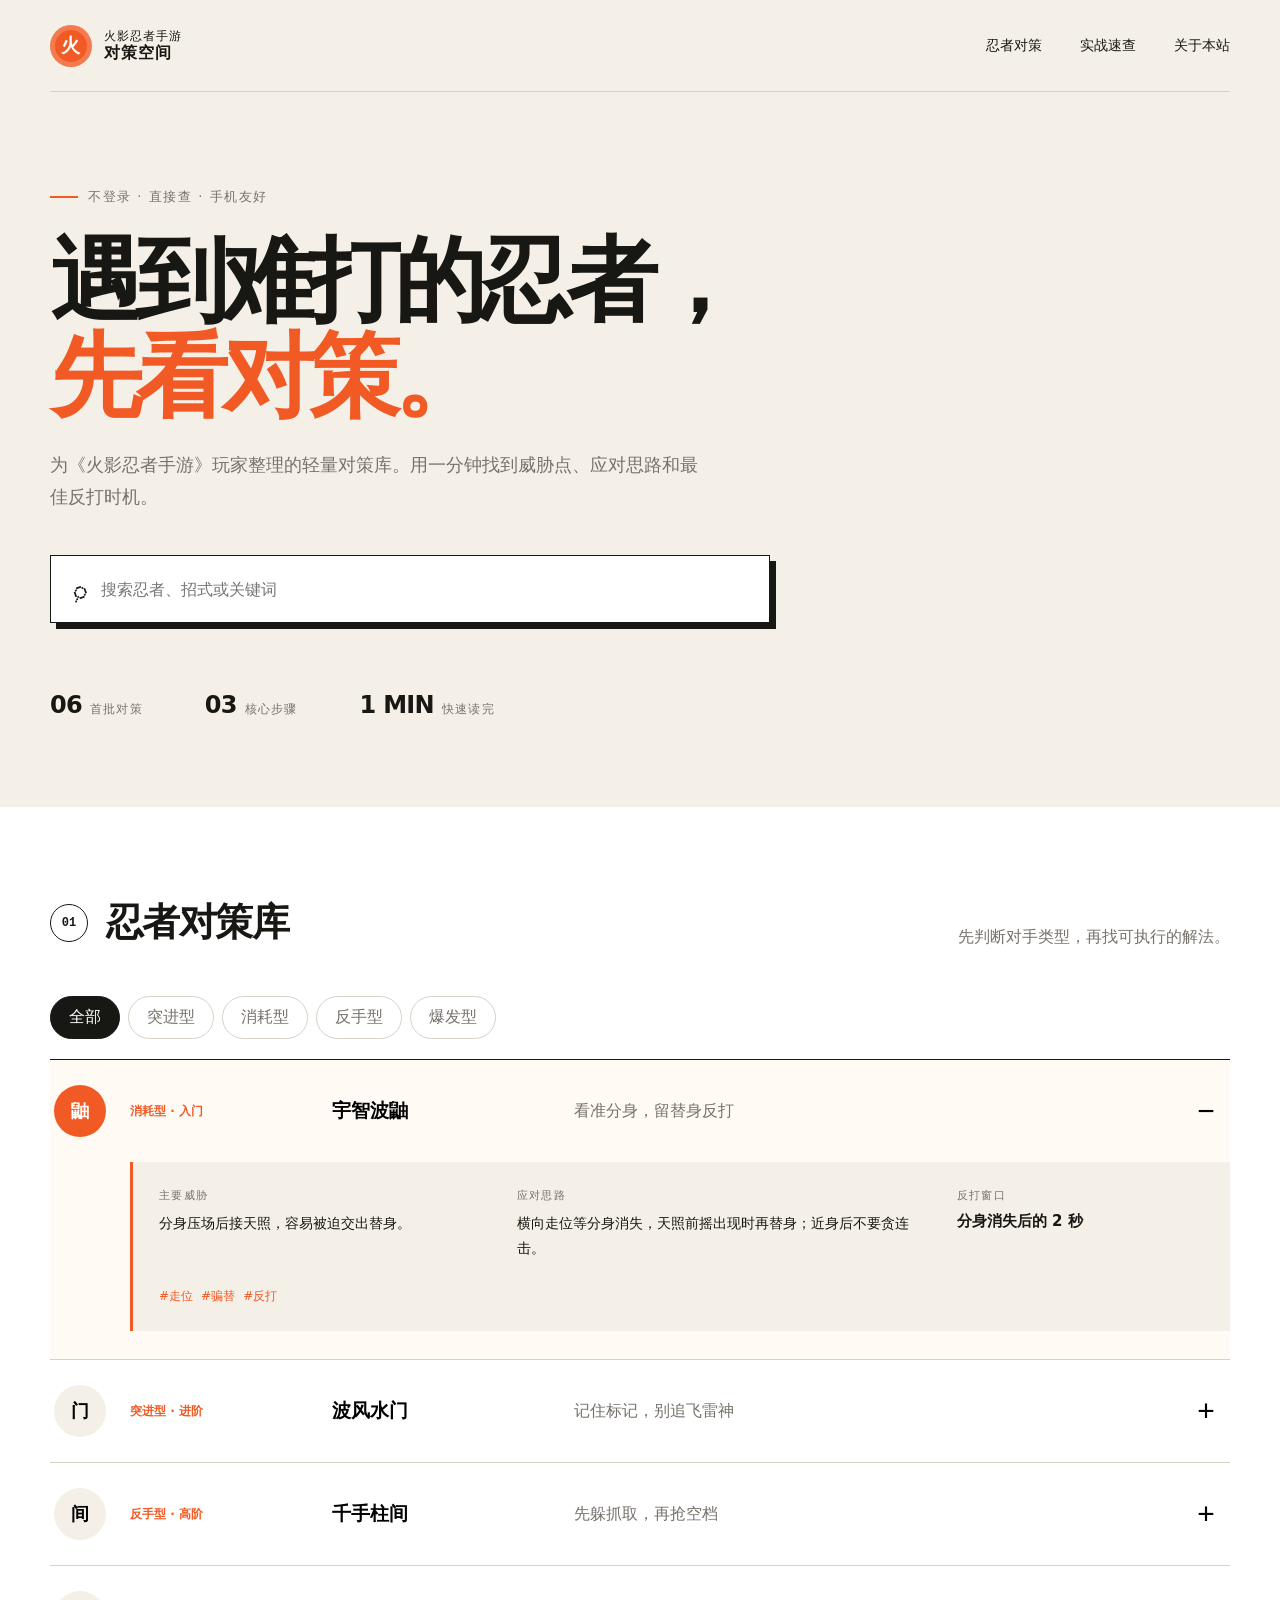
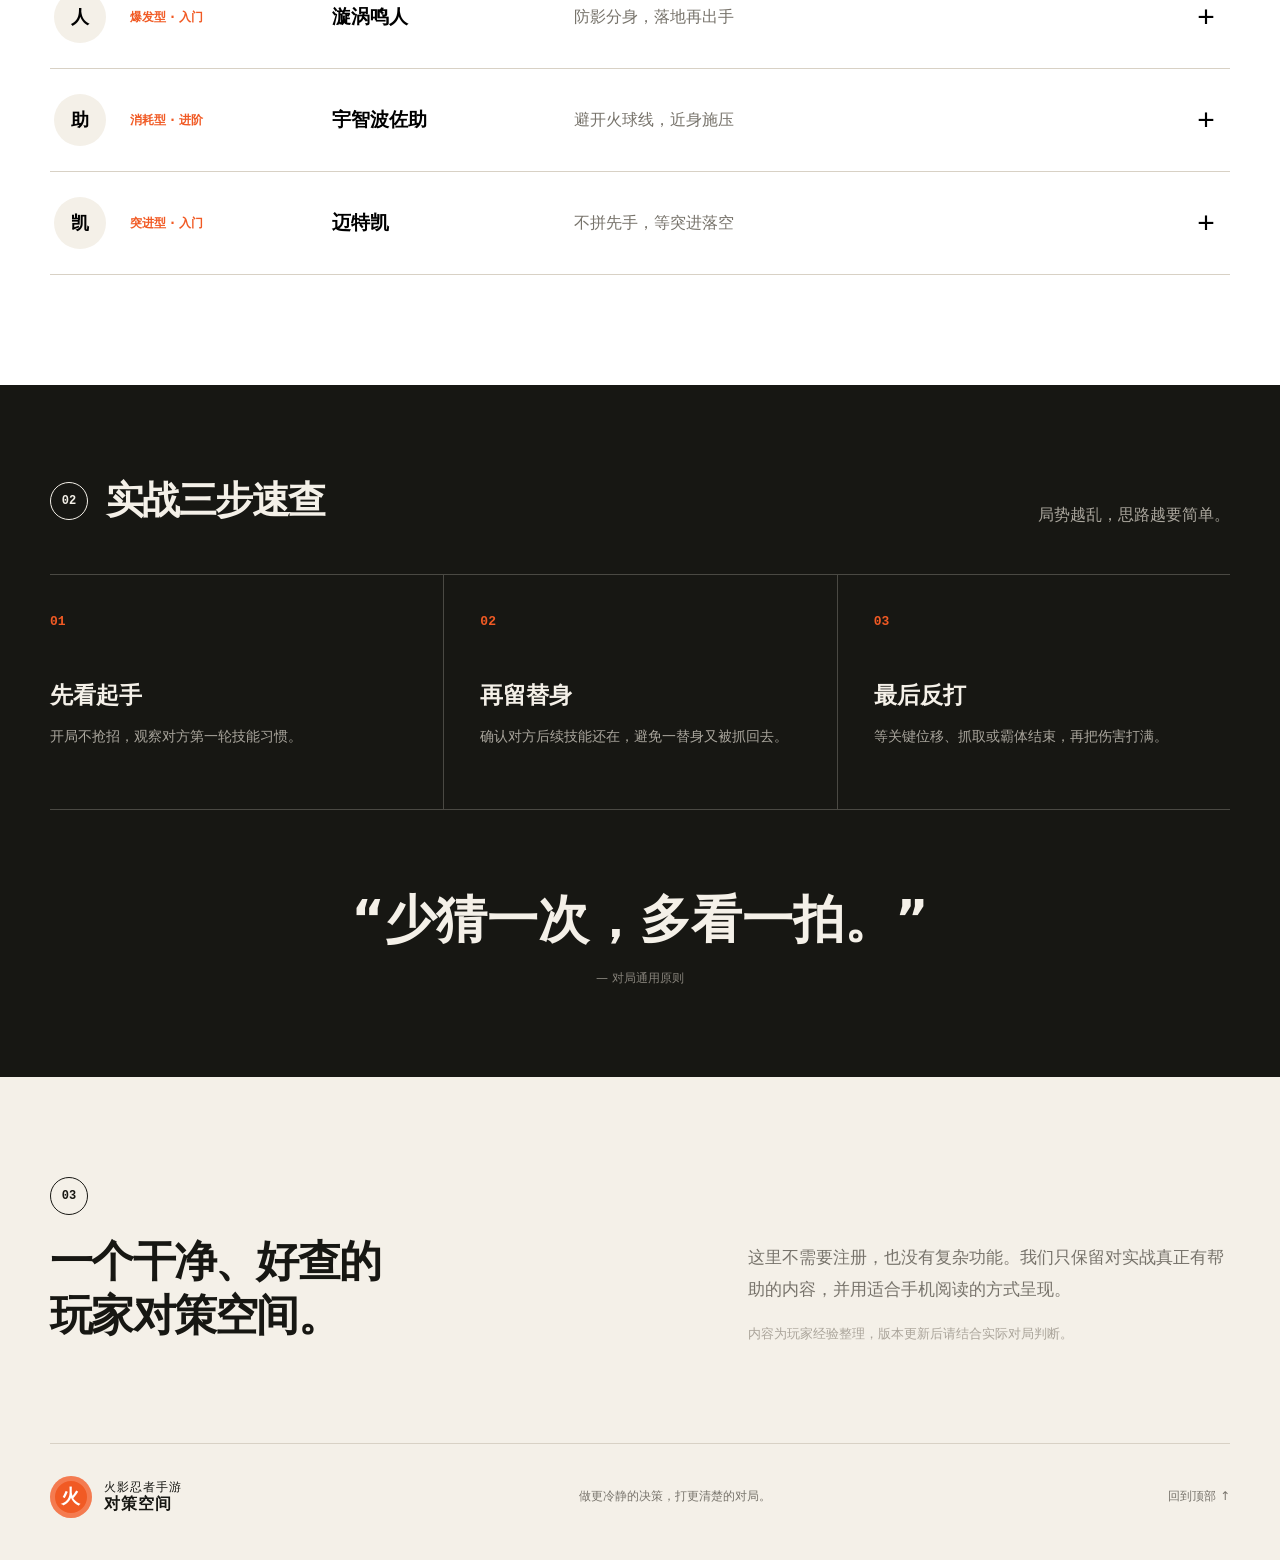
==== index.html @ def1639a "Create index.html" ====
<!doctype html>
<html lang="zh-CN">
<head>
  <meta charset="utf-8">
  <meta name="viewport" content="width=device-width,initial-scale=1">
  <meta name="description" content="轻量、免登录、手机友好的火影忍者手游实战对策库。">
  <meta property="og:title" content="火影忍者手游对策空间">
  <meta property="og:description" content="遇到难打的忍者，先看对策。">
  <title>火影忍者手游对策空间</title>
  <style>
    :root{--ink:#171713;--paper:#f4f0e8;--orange:#f15a24;--muted:#77736b;--line:#d8d1c5}*{box-sizing:border-box}html{scroll-behavior:smooth}body{margin:0;background:var(--paper);color:var(--ink);font-family:"PingFang SC","Microsoft YaHei",system-ui,sans-serif}button,input{font:inherit}a{color:inherit;text-decoration:none}.site-header{height:92px;max-width:1180px;margin:auto;display:flex;align-items:center;justify-content:space-between;border-bottom:1px solid var(--line)}.brand{display:flex;align-items:center;gap:12px;font-size:12px;line-height:1.2;letter-spacing:.08em}.brand b{font-size:16px}.brand-mark{display:grid;place-items:center;width:42px;height:42px;border-radius:50%;background:var(--orange);color:#fff;font:800 19px/1 serif;box-shadow:inset 0 0 0 5px rgba(255,255,255,.2)}.site-header nav{display:flex;gap:38px;font-size:14px}.site-header nav a{position:relative}.site-header nav a:hover:after{content:"";position:absolute;left:0;right:0;bottom:-10px;height:2px;background:var(--orange)}.hero{max-width:1180px;margin:auto;padding:96px 0 88px}.eyebrow{display:flex;align-items:center;gap:10px;color:var(--muted);font-size:13px;letter-spacing:.12em}.eyebrow i{width:28px;height:2px;background:var(--orange)}.hero h1{max-width:850px;margin:27px 0 24px;font-size:clamp(54px,7.2vw,96px);line-height:1.04;letter-spacing:-.065em;font-weight:800}.hero h1 em{color:var(--orange);font-style:normal}.hero>p{max-width:650px;margin:0;color:var(--muted);font-size:18px;line-height:1.8}.search-wrap{margin-top:42px;max-width:720px;height:68px;display:flex;align-items:center;gap:14px;padding:0 20px;background:#fff;border:1px solid var(--ink);box-shadow:6px 6px 0 var(--ink)}.search-wrap>span{font-size:28px;transform:rotate(-20deg)}.search-wrap input{min-width:0;flex:1;border:0;outline:0;background:transparent;font-size:16px}.search-wrap button{border:0;background:transparent;color:var(--orange);cursor:pointer}.hero-meta{margin-top:68px;display:flex;gap:62px;color:var(--muted);font-size:12px;text-transform:uppercase;letter-spacing:.1em}.hero-meta span{display:flex;align-items:baseline;gap:8px}.hero-meta b{color:var(--ink);font-size:24px;letter-spacing:-.03em}.content-section{background:#fff;padding:90px max(calc((100vw - 1180px)/2),24px) 110px}.section-heading{display:flex;align-items:flex-end;justify-content:space-between;margin-bottom:48px}.section-heading>div{display:flex;align-items:center;gap:18px}.section-heading h2{margin:0;font-size:38px;letter-spacing:-.04em}.section-heading p{margin:0;color:var(--muted)}.section-index{display:grid;place-items:center;width:38px;height:38px;border:1px solid currentColor;border-radius:50%;font:700 12px/1 monospace}.filters{display:flex;gap:8px;overflow-x:auto;padding-bottom:20px;scrollbar-width:none}.filters button{white-space:nowrap;border:1px solid var(--line);background:#fff;padding:10px 18px;border-radius:999px;cursor:pointer;color:var(--muted)}.filters button.active,.filters button:hover{color:#fff;background:var(--ink);border-color:var(--ink)}.counter-list{border-top:1px solid var(--ink)}.counter-card{border-bottom:1px solid var(--line)}.card-summary{width:100%;display:grid;grid-template-columns:58px 1fr 40px;gap:18px;align-items:center;padding:25px 4px;border:0;background:#fff;text-align:left;cursor:pointer}.avatar{display:grid;place-items:center;width:52px;height:52px;border-radius:50%;background:var(--paper);font-weight:800;font-size:18px}.card-title{display:grid;grid-template-columns:180px 220px 1fr;align-items:center;gap:22px}.card-title small{color:var(--orange);font-size:12px;font-weight:700}.card-title strong{font-size:19px}.card-title>span{color:var(--muted)}.toggle{text-align:center;font:300 30px/1 sans-serif}.counter-card.open,.counter-card.open .card-summary{background:#fffaf3}.counter-card.open .avatar{background:var(--orange);color:#fff}.card-detail{margin:0 0 28px 80px;padding:26px;display:grid;grid-template-columns:1fr 1.25fr .75fr;gap:28px;background:var(--paper);border-left:3px solid var(--orange)}.card-detail small{display:block;margin-bottom:8px;color:var(--muted);font-size:11px;letter-spacing:.12em}.card-detail p{margin:0;font-size:14px;line-height:1.75}.timing strong{font-size:15px}.tags{grid-column:1/-1;display:flex;gap:8px}.tags span{color:var(--orange);font-size:12px}.empty{padding:70px 0;display:grid;gap:8px;text-align:center;color:var(--muted)}.quick-section{padding:90px max(calc((100vw - 1180px)/2),24px);background:var(--ink);color:var(--paper)}.section-heading.light p{color:#aaa69d}.steps{display:grid;grid-template-columns:repeat(3,1fr);border-top:1px solid #4a4943;border-bottom:1px solid #4a4943}.steps>div{padding:40px 36px 46px 0}.steps>div+div{padding-left:36px;border-left:1px solid #4a4943}.steps span{display:block;margin-bottom:52px;color:var(--orange);font:700 13px/1 monospace}.steps b{font-size:23px}.steps p{color:#aaa69d;line-height:1.7;font-size:14px}blockquote{margin:76px 0 0;font-size:clamp(30px,4vw,52px);font-weight:700;text-align:center}blockquote span{display:block;margin-top:15px;color:#88847c;font-size:12px;font-weight:400}.about{max-width:1180px;margin:auto;padding:100px 0;display:grid;grid-template-columns:1.2fr 1fr;gap:120px;align-items:end}.about h2{margin:20px 0 0;font-size:43px;line-height:1.25;letter-spacing:-.04em}.about p{color:var(--muted);font-size:17px;line-height:1.9}.about small{color:#aaa49a}footer{max-width:1180px;margin:auto;padding:32px 0 42px;border-top:1px solid var(--line);display:flex;align-items:center;justify-content:space-between}footer p,footer a{color:var(--muted);font-size:12px}.mobile-nav{display:none}
    @media(max-width:760px){body{padding-bottom:70px}.site-header{height:72px;padding:0 18px}.site-header nav{display:none}.brand-mark{width:36px;height:36px;font-size:16px}.brand b{font-size:14px}.hero{padding:58px 20px 60px}.hero h1{margin:23px 0 18px;font-size:49px;line-height:1.08}.hero>p{font-size:15px;line-height:1.75}.search-wrap{margin-top:32px;height:58px;padding:0 16px;box-shadow:4px 4px 0 var(--ink)}.hero-meta{margin-top:42px;gap:0;justify-content:space-between}.hero-meta span{display:grid;gap:2px}.hero-meta b{font-size:18px}.content-section,.quick-section{padding:62px 20px 70px}.section-heading{display:block;margin-bottom:32px}.section-heading h2{font-size:30px}.section-heading p{margin-top:14px;font-size:13px}.filters{margin-right:-20px}.card-summary{grid-template-columns:46px 1fr 28px;gap:13px;padding:21px 0}.avatar{width:44px;height:44px}.card-title{display:flex;flex-wrap:wrap;gap:3px 10px}.card-title small{width:100%}.card-title strong{font-size:17px}.card-title>span{width:100%;font-size:13px}.card-detail{margin:0 0 20px;padding:22px;grid-template-columns:1fr;gap:22px}.tags{grid-column:auto}.steps{grid-template-columns:1fr}.steps>div{padding:26px 0}.steps>div+div{padding-left:0;border-left:0;border-top:1px solid #4a4943}.steps span{margin-bottom:18px}blockquote{margin-top:55px}.about{padding:70px 20px;grid-template-columns:1fr;gap:38px}.about h2{font-size:32px}footer{margin:0 20px;padding:28px 0}footer p{display:none}.mobile-nav{position:fixed;z-index:20;left:0;right:0;bottom:0;height:64px;display:grid;grid-template-columns:repeat(3,1fr);background:rgba(23,23,19,.96);color:#fff;border-top:1px solid #444}.mobile-nav a{display:grid;place-items:center;align-content:center;gap:3px;color:#c8c4ba;font-size:10px}.mobile-nav b{color:var(--orange);font-size:17px}}
    @media(prefers-reduced-motion:reduce){html{scroll-behavior:auto}}
  </style>
</head>
<body>
  <header class="site-header"><a class="brand" href="#top"><span class="brand-mark">火</span><span>火影忍者手游<br><b>对策空间</b></span></a><nav><a href="#counters">忍者对策</a><a href="#quick">实战速查</a><a href="#about">关于本站</a></nav></header>
  <main>
    <section class="hero" id="top"><div class="eyebrow"><i></i>不登录 · 直接查 · 手机友好</div><h1>遇到难打的忍者，<br><em>先看对策。</em></h1><p>为《火影忍者手游》玩家整理的轻量对策库。用一分钟找到威胁点、应对思路和最佳反打时机。</p><div class="search-wrap"><span>⌕</span><input id="search" placeholder="搜索忍者、招式或关键词" aria-label="搜索对策"><button id="clear" hidden>清空</button></div><div class="hero-meta"><span><b>06</b> 首批对策</span><span><b>03</b> 核心步骤</span><span><b>1 min</b> 快速读完</span></div></section>
    <section class="content-section" id="counters"><div class="section-heading"><div><span class="section-index">01</span><h2>忍者对策库</h2></div><p>先判断对手类型，再找可执行的解法。</p></div><div class="filters" id="filters" aria-label="按忍者类型筛选"></div><div class="counter-list" id="counter-list"></div></section>
    <section class="quick-section" id="quick"><div class="section-heading light"><div><span class="section-index">02</span><h2>实战三步速查</h2></div><p>局势越乱，思路越要简单。</p></div><div class="steps"><div><span>01</span><b>先看起手</b><p>开局不抢招，观察对方第一轮技能习惯。</p></div><div><span>02</span><b>再留替身</b><p>确认对方后续技能还在，避免一替身又被抓回去。</p></div><div><span>03</span><b>最后反打</b><p>等关键位移、抓取或霸体结束，再把伤害打满。</p></div></div><blockquote>“少猜一次，多看一拍。”<span>— 对局通用原则</span></blockquote></section>
    <section class="about" id="about"><div><span class="section-index">03</span><h2>一个干净、好查的<br>玩家对策空间。</h2></div><div><p>这里不需要注册，也没有复杂功能。我们只保留对实战真正有帮助的内容，并用适合手机阅读的方式呈现。</p><small>内容为玩家经验整理，版本更新后请结合实际对局判断。</small></div></section>
  </main>
  <footer><div class="brand"><span class="brand-mark">火</span><span>火影忍者手游<br><b>对策空间</b></span></div><p>做更冷静的决策，打更清楚的对局。</p><a href="#top">回到顶部 ↑</a></footer>
  <nav class="mobile-nav"><a href="#top"><b>⌂</b>首页</a><a href="#counters"><b>策</b>对策</a><a href="#quick"><b>⚡</b>速查</a></nav>
  <script>
    const counters=[
      {id:1,name:'宇智波鼬',title:'看准分身，留替身反打',type:'消耗型',difficulty:'入门',threat:'分身压场后接天照，容易被迫交出替身。',answer:'横向走位等分身消失，天照前摇出现时再替身；近身后不要贪连击。',timing:'分身消失后的 2 秒',tags:['走位','骗替','反打']},
      {id:2,name:'波风水门',title:'记住标记，别追飞雷神',type:'突进型',difficulty:'进阶',threat:'多段位移会制造错位，盲目追击很容易被回身起手。',answer:'保持中距离，看到苦无落点后向反方向移动；等位移链结束再用范围技能封位。',timing:'连续位移结束时',tags:['封位','中距离','耐心']},
      {id:3,name:'千手柱间',title:'先躲抓取，再抢空档',type:'反手型',difficulty:'高阶',threat:'大范围木遁限制走位，近身抓取容错很高。',answer:'不要贴墙，沿中线拉扯；用短技能试探霸体，抓取落空后立即起手。',timing:'抓取落空的硬直',tags:['拉扯','抓取','中线']},
      {id:4,name:'漩涡鸣人',title:'防影分身，落地再出手',type:'爆发型',difficulty:'入门',threat:'影分身起手快，空中追击会扩大连击伤害。',answer:'不要直线后退，用 Y 轴错开分身；倒地后观察对方是否压起身再决定替身。',timing:'影分身扑空后',tags:['Y轴','起身','替身']},
      {id:5,name:'宇智波佐助',title:'避开火球线，近身施压',type:'消耗型',difficulty:'进阶',threat:'远程火遁与位移组合会持续压低血线。',answer:'斜向接近而非正面冲刺；骗出位移后封住回撤路线，逼对方交秘卷。',timing:'位移交出后',tags:['斜走','压场','骗技能']},
      {id:6,name:'迈特凯',title:'不拼先手，等突进落空',type:'突进型',difficulty:'入门',threat:'强突进速度快，贴身后容易被持续压制。',answer:'开局先侧移，保留反手技能；突进落空时从侧后方起手，避免正面换招。',timing:'突进越过身位时',tags:['侧移','反手','不换招']}
    ];
    const types=['全部','突进型','消耗型','反手型','爆发型'];let active='全部',query='',openId=1;
    const filters=document.querySelector('#filters'),list=document.querySelector('#counter-list'),search=document.querySelector('#search'),clear=document.querySelector('#clear');
    function renderFilters(){filters.innerHTML=types.map(t=>`<button class="${t===active?'active':''}" data-type="${t}">${t}</button>`).join('')}
    function render(){const shown=counters.filter(x=>(active==='全部'||x.type===active)&&(!query||`${x.name}${x.title}${x.tags.join('')}`.toLowerCase().includes(query.toLowerCase())));list.innerHTML=shown.length?shown.map(x=>`<article class="counter-card ${openId===x.id?'open':''}"><button class="card-summary" data-id="${x.id}" aria-expanded="${openId===x.id}"><span class="avatar">${x.name.slice(-1)}</span><span class="card-title"><small>${x.type} · ${x.difficulty}</small><strong>${x.name}</strong><span>${x.title}</span></span><span class="toggle">${openId===x.id?'−':'+'}</span></button>${openId===x.id?`<div class="card-detail"><div><small>主要威胁</small><p>${x.threat}</p></div><div><small>应对思路</small><p>${x.answer}</p></div><div class="timing"><small>反打窗口</small><strong>${x.timing}</strong></div><div class="tags">${x.tags.map(t=>`<span>#${t}</span>`).join('')}</div></div>`:''}</article>`).join(''):'<div class="empty"><b>没有找到对应内容</b><span>试试其他关键词或切换类型。</span></div>'}
    filters.addEventListener('click',e=>{if(e.target.dataset.type){active=e.target.dataset.type;renderFilters();render()}});list.addEventListener('click',e=>{const b=e.target.closest('[data-id]');if(b){const id=Number(b.dataset.id);openId=openId===id?null:id;render()}});search.addEventListener('input',e=>{query=e.target.value.trim();clear.hidden=!query;render()});clear.addEventListener('click',()=>{query='';search.value='';clear.hidden=true;render()});renderFilters();render();
  </script>
</body>
</html>
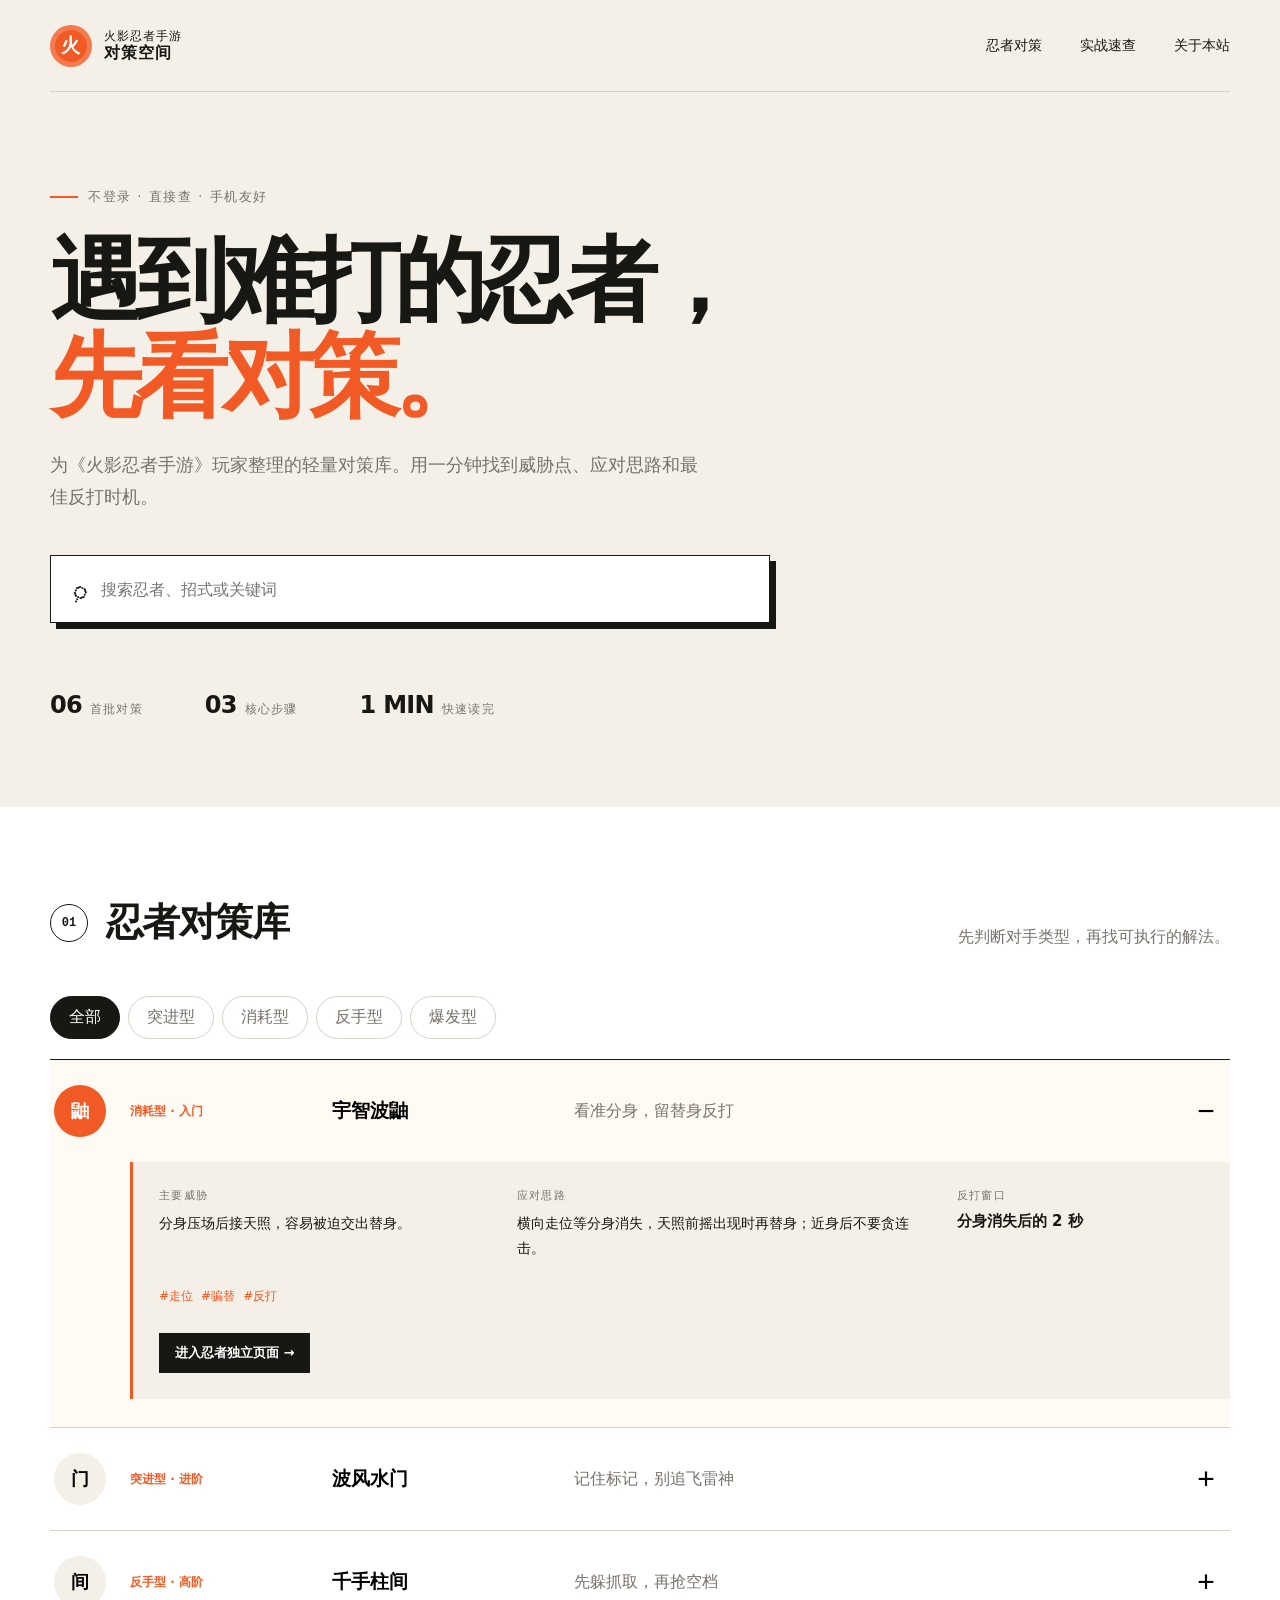
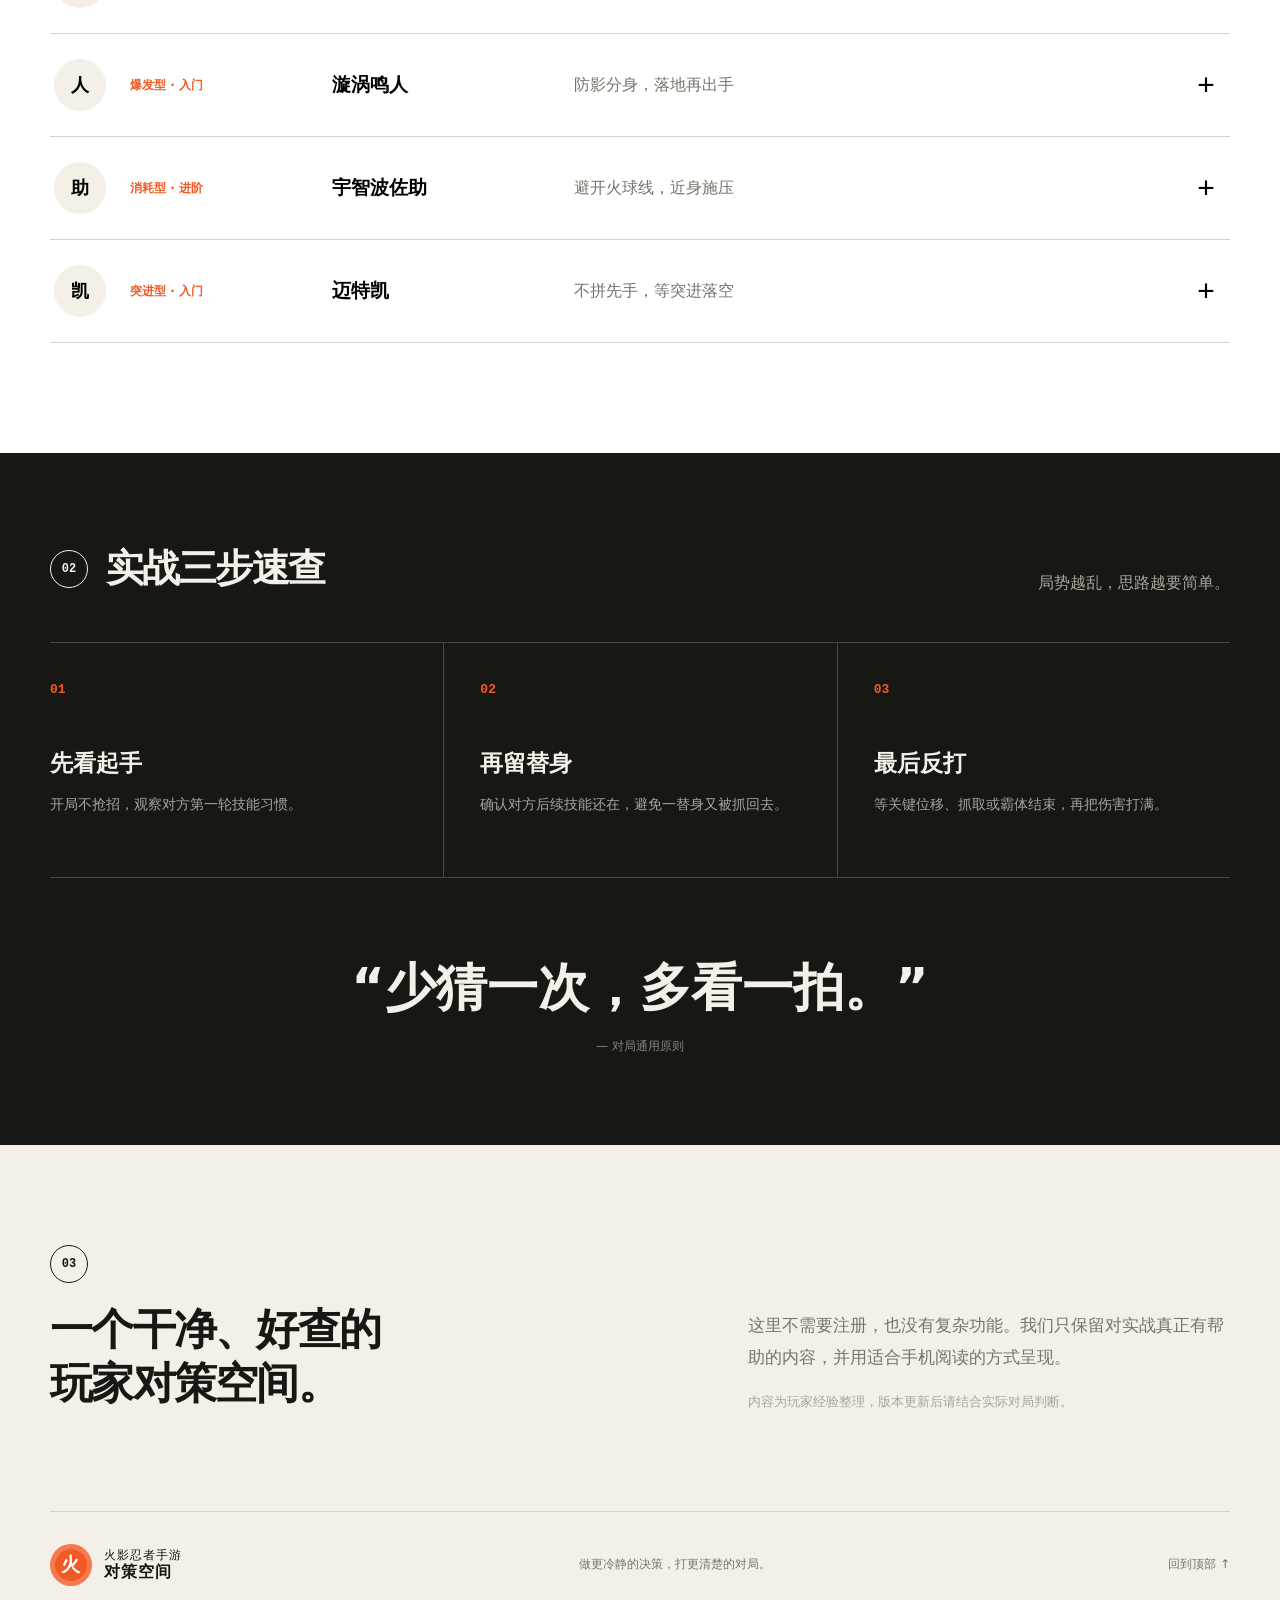
==== commit b730b7a2: "Add individual ninja strategy pages" ====
--- a/index.html
+++ b/index.html
@@ -12,6 +12,7 @@
     @media(max-width:760px){body{padding-bottom:70px}.site-header{height:72px;padding:0 18px}.site-header nav{display:none}.brand-mark{width:36px;height:36px;font-size:16px}.brand b{font-size:14px}.hero{padding:58px 20px 60px}.hero h1{margin:23px 0 18px;font-size:49px;line-height:1.08}.hero>p{font-size:15px;line-height:1.75}.search-wrap{margin-top:32px;height:58px;padding:0 16px;box-shadow:4px 4px 0 var(--ink)}.hero-meta{margin-top:42px;gap:0;justify-content:space-between}.hero-meta span{display:grid;gap:2px}.hero-meta b{font-size:18px}.content-section,.quick-section{padding:62px 20px 70px}.section-heading{display:block;margin-bottom:32px}.section-heading h2{font-size:30px}.section-heading p{margin-top:14px;font-size:13px}.filters{margin-right:-20px}.card-summary{grid-template-columns:46px 1fr 28px;gap:13px;padding:21px 0}.avatar{width:44px;height:44px}.card-title{display:flex;flex-wrap:wrap;gap:3px 10px}.card-title small{width:100%}.card-title strong{font-size:17px}.card-title>span{width:100%;font-size:13px}.card-detail{margin:0 0 20px;padding:22px;grid-template-columns:1fr;gap:22px}.tags{grid-column:auto}.steps{grid-template-columns:1fr}.steps>div{padding:26px 0}.steps>div+div{padding-left:0;border-left:0;border-top:1px solid #4a4943}.steps span{margin-bottom:18px}blockquote{margin-top:55px}.about{padding:70px 20px;grid-template-columns:1fr;gap:38px}.about h2{font-size:32px}footer{margin:0 20px;padding:28px 0}footer p{display:none}.mobile-nav{position:fixed;z-index:20;left:0;right:0;bottom:0;height:64px;display:grid;grid-template-columns:repeat(3,1fr);background:rgba(23,23,19,.96);color:#fff;border-top:1px solid #444}.mobile-nav a{display:grid;place-items:center;align-content:center;gap:3px;color:#c8c4ba;font-size:10px}.mobile-nav b{color:var(--orange);font-size:17px}}
     @media(prefers-reduced-motion:reduce){html{scroll-behavior:auto}}
   </style>
+  <style>.detail-link{grid-column:1/-1;justify-self:start;padding:11px 16px;background:var(--ink);color:#fff;font-size:13px;font-weight:700}.detail-link:hover{background:var(--orange)}</style>
 </head>
 <body>
   <header class="site-header"><a class="brand" href="#top"><span class="brand-mark">火</span><span>火影忍者手游<br><b>对策空间</b></span></a><nav><a href="#counters">忍者对策</a><a href="#quick">实战速查</a><a href="#about">关于本站</a></nav></header>
@@ -25,17 +26,17 @@
   <nav class="mobile-nav"><a href="#top"><b>⌂</b>首页</a><a href="#counters"><b>策</b>对策</a><a href="#quick"><b>⚡</b>速查</a></nav>
   <script>
     const counters=[
-      {id:1,name:'宇智波鼬',title:'看准分身，留替身反打',type:'消耗型',difficulty:'入门',threat:'分身压场后接天照，容易被迫交出替身。',answer:'横向走位等分身消失，天照前摇出现时再替身；近身后不要贪连击。',timing:'分身消失后的 2 秒',tags:['走位','骗替','反打']},
-      {id:2,name:'波风水门',title:'记住标记，别追飞雷神',type:'突进型',difficulty:'进阶',threat:'多段位移会制造错位，盲目追击很容易被回身起手。',answer:'保持中距离，看到苦无落点后向反方向移动；等位移链结束再用范围技能封位。',timing:'连续位移结束时',tags:['封位','中距离','耐心']},
-      {id:3,name:'千手柱间',title:'先躲抓取，再抢空档',type:'反手型',difficulty:'高阶',threat:'大范围木遁限制走位，近身抓取容错很高。',answer:'不要贴墙，沿中线拉扯；用短技能试探霸体，抓取落空后立即起手。',timing:'抓取落空的硬直',tags:['拉扯','抓取','中线']},
-      {id:4,name:'漩涡鸣人',title:'防影分身，落地再出手',type:'爆发型',difficulty:'入门',threat:'影分身起手快，空中追击会扩大连击伤害。',answer:'不要直线后退，用 Y 轴错开分身；倒地后观察对方是否压起身再决定替身。',timing:'影分身扑空后',tags:['Y轴','起身','替身']},
-      {id:5,name:'宇智波佐助',title:'避开火球线，近身施压',type:'消耗型',difficulty:'进阶',threat:'远程火遁与位移组合会持续压低血线。',answer:'斜向接近而非正面冲刺；骗出位移后封住回撤路线，逼对方交秘卷。',timing:'位移交出后',tags:['斜走','压场','骗技能']},
-      {id:6,name:'迈特凯',title:'不拼先手，等突进落空',type:'突进型',difficulty:'入门',threat:'强突进速度快，贴身后容易被持续压制。',answer:'开局先侧移，保留反手技能；突进落空时从侧后方起手，避免正面换招。',timing:'突进越过身位时',tags:['侧移','反手','不换招']}
+      {id:1,slug:'itachi',name:'宇智波鼬',title:'看准分身，留替身反打',type:'消耗型',difficulty:'入门',threat:'分身压场后接天照，容易被迫交出替身。',answer:'横向走位等分身消失，天照前摇出现时再替身；近身后不要贪连击。',timing:'分身消失后的 2 秒',tags:['走位','骗替','反打']},
+      {id:2,slug:'minato',name:'波风水门',title:'记住标记，别追飞雷神',type:'突进型',difficulty:'进阶',threat:'多段位移会制造错位，盲目追击很容易被回身起手。',answer:'保持中距离，看到苦无落点后向反方向移动；等位移链结束再用范围技能封位。',timing:'连续位移结束时',tags:['封位','中距离','耐心']},
+      {id:3,slug:'hashirama',name:'千手柱间',title:'先躲抓取，再抢空档',type:'反手型',difficulty:'高阶',threat:'大范围木遁限制走位，近身抓取容错很高。',answer:'不要贴墙，沿中线拉扯；用短技能试探霸体，抓取落空后立即起手。',timing:'抓取落空的硬直',tags:['拉扯','抓取','中线']},
+      {id:4,slug:'naruto',name:'漩涡鸣人',title:'防影分身，落地再出手',type:'爆发型',difficulty:'入门',threat:'影分身起手快，空中追击会扩大连击伤害。',answer:'不要直线后退，用 Y 轴错开分身；倒地后观察对方是否压起身再决定替身。',timing:'影分身扑空后',tags:['Y轴','起身','替身']},
+      {id:5,slug:'sasuke',name:'宇智波佐助',title:'避开火球线，近身施压',type:'消耗型',difficulty:'进阶',threat:'远程火遁与位移组合会持续压低血线。',answer:'斜向接近而非正面冲刺；骗出位移后封住回撤路线，逼对方交秘卷。',timing:'位移交出后',tags:['斜走','压场','骗技能']},
+      {id:6,slug:'gai',name:'迈特凯',title:'不拼先手，等突进落空',type:'突进型',difficulty:'入门',threat:'强突进速度快，贴身后容易被持续压制。',answer:'开局先侧移，保留反手技能；突进落空时从侧后方起手，避免正面换招。',timing:'突进越过身位时',tags:['侧移','反手','不换招']}
     ];
     const types=['全部','突进型','消耗型','反手型','爆发型'];let active='全部',query='',openId=1;
     const filters=document.querySelector('#filters'),list=document.querySelector('#counter-list'),search=document.querySelector('#search'),clear=document.querySelector('#clear');
     function renderFilters(){filters.innerHTML=types.map(t=>`<button class="${t===active?'active':''}" data-type="${t}">${t}</button>`).join('')}
-    function render(){const shown=counters.filter(x=>(active==='全部'||x.type===active)&&(!query||`${x.name}${x.title}${x.tags.join('')}`.toLowerCase().includes(query.toLowerCase())));list.innerHTML=shown.length?shown.map(x=>`<article class="counter-card ${openId===x.id?'open':''}"><button class="card-summary" data-id="${x.id}" aria-expanded="${openId===x.id}"><span class="avatar">${x.name.slice(-1)}</span><span class="card-title"><small>${x.type} · ${x.difficulty}</small><strong>${x.name}</strong><span>${x.title}</span></span><span class="toggle">${openId===x.id?'−':'+'}</span></button>${openId===x.id?`<div class="card-detail"><div><small>主要威胁</small><p>${x.threat}</p></div><div><small>应对思路</small><p>${x.answer}</p></div><div class="timing"><small>反打窗口</small><strong>${x.timing}</strong></div><div class="tags">${x.tags.map(t=>`<span>#${t}</span>`).join('')}</div></div>`:''}</article>`).join(''):'<div class="empty"><b>没有找到对应内容</b><span>试试其他关键词或切换类型。</span></div>'}
+    function render(){const shown=counters.filter(x=>(active==='全部'||x.type===active)&&(!query||`${x.name}${x.title}${x.tags.join('')}`.toLowerCase().includes(query.toLowerCase())));list.innerHTML=shown.length?shown.map(x=>`<article class="counter-card ${openId===x.id?'open':''}"><button class="card-summary" data-id="${x.id}" aria-expanded="${openId===x.id}"><span class="avatar">${x.name.slice(-1)}</span><span class="card-title"><small>${x.type} · ${x.difficulty}</small><strong>${x.name}</strong><span>${x.title}</span></span><span class="toggle">${openId===x.id?'−':'+'}</span></button>${openId===x.id?`<div class="card-detail"><div><small>主要威胁</small><p>${x.threat}</p></div><div><small>应对思路</small><p>${x.answer}</p></div><div class="timing"><small>反打窗口</small><strong>${x.timing}</strong></div><div class="tags">${x.tags.map(t=>`<span>#${t}</span>`).join('')}</div><a class="detail-link" href="./ninja/${x.slug}/">进入忍者独立页面 →</a></div>`:''}</article>`).join(''):'<div class="empty"><b>没有找到对应内容</b><span>试试其他关键词或切换类型。</span></div>'}
     filters.addEventListener('click',e=>{if(e.target.dataset.type){active=e.target.dataset.type;renderFilters();render()}});list.addEventListener('click',e=>{const b=e.target.closest('[data-id]');if(b){const id=Number(b.dataset.id);openId=openId===id?null:id;render()}});search.addEventListener('input',e=>{query=e.target.value.trim();clear.hidden=!query;render()});clear.addEventListener('click',()=>{query='';search.value='';clear.hidden=true;render()});renderFilters();render();
   </script>
 </body>
